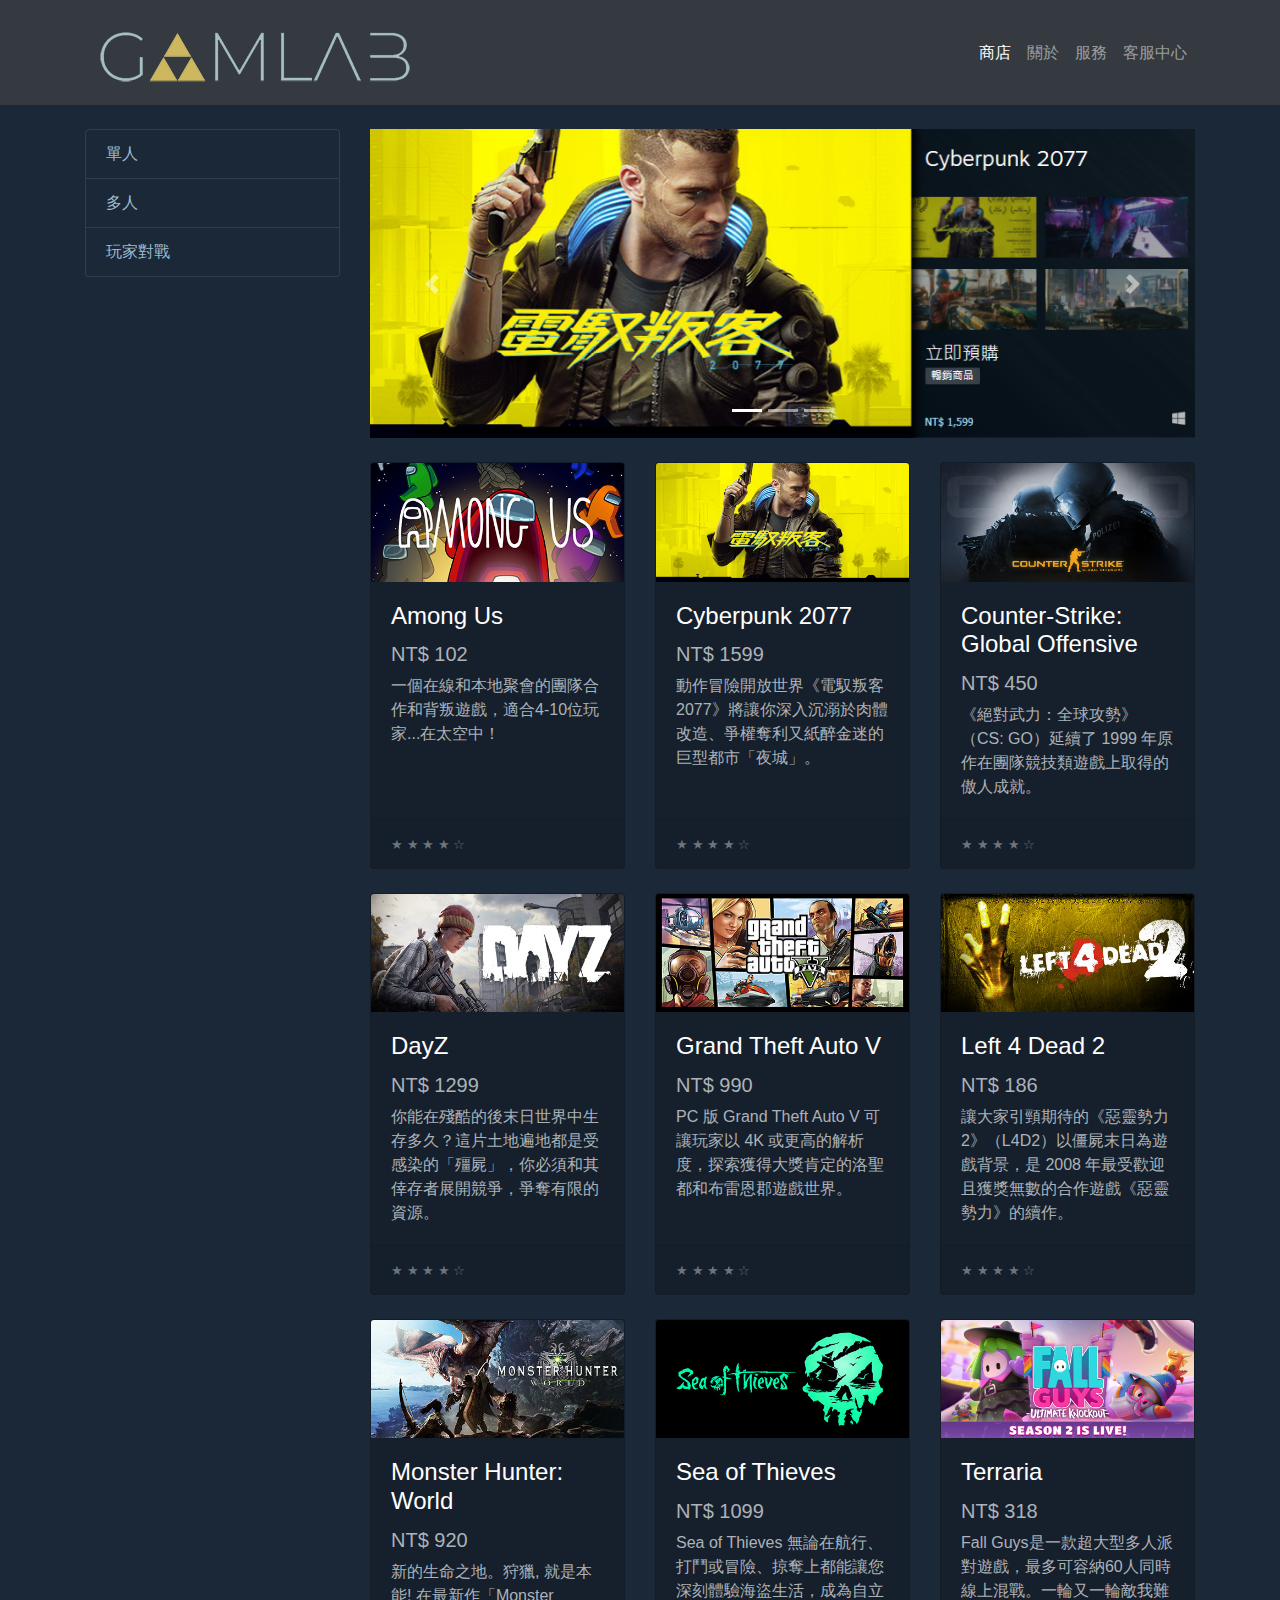
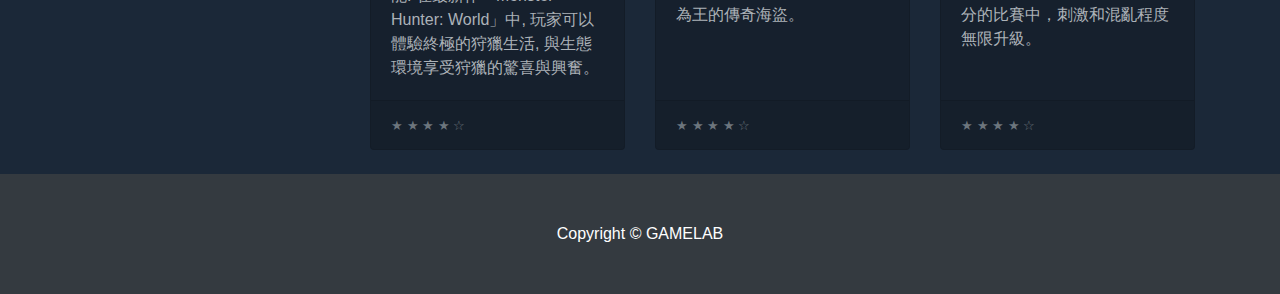
==== project/index.html @ abf16654 "Add project website and screenshot.png." ====
<!DOCTYPE html>
<html lang="en">

<head>

  <meta charset="utf-8">
  <meta name="viewport" content="width=device-width, initial-scale=1, shrink-to-fit=no">
  <meta name="description" content="">
  <meta name="author" content="">

  <title>Shop Homepage - Start Bootstrap Template</title>

  <!-- Bootstrap core CSS -->
  <link href="vendor/bootstrap/css/bootstrap.min.css" rel="stylesheet">

  <!-- Custom styles for this template -->
  <link href="css/shop-homepage.css" rel="stylesheet">

</head>

<body>

  <!-- Navigation -->
  <nav class="navbar navbar-expand-lg navbar-dark bg-dark">
    <div class="container">
      <a class="navbar-brand" href="#"><img class="d-block img-fluid" src="./img/LOGO_PNG.png" alt="LOGO_PNG"></a>
      <button class="navbar-toggler" type="button" data-toggle="collapse" data-target="#navbarResponsive" aria-controls="navbarResponsive" aria-expanded="false" aria-label="Toggle navigation">
        <span class="navbar-toggler-icon"></span>
      </button>
      <div class="collapse navbar-collapse" id="navbarResponsive">
        <ul class="navbar-nav ml-auto">
          <li class="nav-item active">
            <a class="nav-link" href="#">商店
              <span class="sr-only">(current)</span>
            </a>
          </li>
          <li class="nav-item">
            <a class="nav-link" href="#">關於</a>
          </li>
          <li class="nav-item">
            <a class="nav-link" href="#">服務</a>
          </li>
          <li class="nav-item">
            <a class="nav-link" href="#">客服中心</a>
          </li>
        </ul>
      </div>
    </div>
  </nav>

  <!-- Page Content -->
  <div class="container">

    <div class="row">

      <div class="col-lg-3">

        <div class="list-group">
          <a href="#" class="list-group-item">單人</a>
          <a href="#" class="list-group-item">多人</a>
          <a href="#" class="list-group-item">玩家對戰</a>
        </div>

      </div>
      <!-- /.col-lg-3 -->

      <div class="col-lg-9">

        <div id="carouselExampleIndicators" class="carousel slide my-4" data-ride="carousel">
          <ol class="carousel-indicators">
            <li data-target="#carouselExampleIndicators" data-slide-to="0" class="active"></li>
            <li data-target="#carouselExampleIndicators" data-slide-to="1"></li>
            <li data-target="#carouselExampleIndicators" data-slide-to="2"></li>
          </ol>
          <div class="carousel-inner" role="listbox">
            <div class="carousel-item active">
              <img class="d-block img-fluid" src="./img/Cyberpunk 2077_carousel.jpg" alt="First slide">
            </div>
            <div class="carousel-item">
              <img class="d-block img-fluid" src="./img/Monster Hunter： World_carousel.png" alt="Second slide">
            </div>
            <div class="carousel-item">
              <img class="d-block img-fluid" src="./img/Fall Guys_carousel.png" alt="Third slide">
            </div>
          </div>
          <a class="carousel-control-prev" href="#carouselExampleIndicators" role="button" data-slide="prev">
            <span class="carousel-control-prev-icon" aria-hidden="true"></span>
            <span class="sr-only">Previous</span>
          </a>
          <a class="carousel-control-next" href="#carouselExampleIndicators" role="button" data-slide="next">
            <span class="carousel-control-next-icon" aria-hidden="true"></span>
            <span class="sr-only">Next</span>
          </a>
        </div>

        <div class="row">

          <div class="col-lg-4 col-md-6 mb-4">
            <div class="card h-100">
              <a href="#"><img class="card-img-top" src="./img/Among Us.jpg" alt=""></a>
              <div class="card-body">
                <h4 class="card-title">
                  <a href="#">Among Us</a>
                </h4>
                <h5>NT$ 102</h5>
                <p class="card-text">一個在線和本地聚會的團隊合作和背叛遊戲，適合4-10位玩家...在太空中！</p>
              </div>
              <div class="card-footer">
                <small class="text-muted">&#9733; &#9733; &#9733; &#9733; &#9734;</small>
              </div>
            </div>
          </div>

          <div class="col-lg-4 col-md-6 mb-4">
            <div class="card h-100">
              <a href="#"><img class="card-img-top" src="./img/Cyberpunk 2077.jpg" alt=""></a>
              <div class="card-body">
                <h4 class="card-title">
                  <a href="#">Cyberpunk 2077</a>
                </h4>
                <h5>NT$ 1599</h5>
                <p class="card-text">動作冒險開放世界《電馭叛客 2077》將讓你深入沉溺於肉體改造、爭權奪利又紙醉金迷的巨型都市「夜城」。</p>
              </div>
              <div class="card-footer">
                <small class="text-muted">&#9733; &#9733; &#9733; &#9733; &#9734;</small>
              </div>
            </div>
          </div>

          <div class="col-lg-4 col-md-6 mb-4">
            <div class="card h-100">
              <a href="#"><img class="card-img-top" src="./img/Counter-Strike： Global Offensive.jpg" alt=""></a>
              <div class="card-body">
                <h4 class="card-title">
                  <a href="#">Counter-Strike: Global Offensive</a>
                </h4>
                <h5>NT$ 450</h5>
                <p class="card-text">《絕對武力：全球攻勢》（CS: GO）延續了 1999 年原作在團隊競技類遊戲上取得的傲人成就。</p>
              </div>
              <div class="card-footer">
                <small class="text-muted">&#9733; &#9733; &#9733; &#9733; &#9734;</small>
              </div>
            </div>
          </div>

          <div class="col-lg-4 col-md-6 mb-4">
            <div class="card h-100">
              <a href="#"><img class="card-img-top" src="./img/DayZ.jpg" alt=""></a>
              <div class="card-body">
                <h4 class="card-title">
                  <a href="#">DayZ</a>
                </h4>
                <h5>NT$ 1299</h5>
                <p class="card-text">你能在殘酷的後末日世界中生存多久？這片土地遍地都是受感染的「殭屍」，你必須和其倖存者展開競爭，爭奪有限的資源。</p>
              </div>
              <div class="card-footer">
                <small class="text-muted">&#9733; &#9733; &#9733; &#9733; &#9734;</small>
              </div>
            </div>
          </div>

          <div class="col-lg-4 col-md-6 mb-4">
            <div class="card h-100">
              <a href="#"><img class="card-img-top" src="./img/Grand Theft Auto V.jpg" alt=""></a>
              <div class="card-body">
                <h4 class="card-title">
                  <a href="#">Grand Theft Auto V</a>
                </h4>
                <h5>NT$ 990</h5>
                <p class="card-text">PC 版 Grand Theft Auto V 可讓玩家以 4K 或更高的解析度，探索獲得大獎肯定的洛聖都和布雷恩郡遊戲世界。</p>
              </div>
              <div class="card-footer">
                <small class="text-muted">&#9733; &#9733; &#9733; &#9733; &#9734;</small>
              </div>
            </div>
          </div>

          <div class="col-lg-4 col-md-6 mb-4">
            <div class="card h-100">
              <a href="#"><img class="card-img-top" src="./img/Left 4 Dead 2.jpg" alt=""></a>
              <div class="card-body">
                <h4 class="card-title">
                  <a href="#">Left 4 Dead 2</a>
                </h4>
                <h5>NT$ 186</h5>
                <p class="card-text">讓大家引頸期待的《惡靈勢力 2》（L4D2）以僵屍末日為遊戲背景，是 2008 年最受歡迎且獲獎無數的合作遊戲《惡靈勢力》的續作。</p>
              </div>
              <div class="card-footer">
                <small class="text-muted">&#9733; &#9733; &#9733; &#9733; &#9734;</small>
              </div>
            </div>
          </div>

          <div class="col-lg-4 col-md-6 mb-4">
            <div class="card h-100">
              <a href="#"><img class="card-img-top" src="./img/Monster Hunter： World.jpg" alt=""></a>
              <div class="card-body">
                <h4 class="card-title">
                  <a href="#">Monster Hunter: World</a>
                </h4>
                <h5>NT$ 920</h5>
                <p class="card-text">新的生命之地。狩獵, 就是本能! 在最新作「Monster Hunter: World」中, 玩家可以體驗終極的狩獵生活, 與生態環境享受狩獵的驚喜與興奮。</p>
              </div>
              <div class="card-footer">
                <small class="text-muted">&#9733; &#9733; &#9733; &#9733; &#9734;</small>
              </div>
            </div>
          </div>

          <div class="col-lg-4 col-md-6 mb-4">
            <div class="card h-100">
              <a href="#"><img class="card-img-top" src="./img/Sea of Thieves.jpg" alt=""></a>
              <div class="card-body">
                <h4 class="card-title">
                  <a href="#">Sea of Thieves</a>
                </h4>
                <h5>NT$ 1099</h5>
                <p class="card-text">Sea of Thieves 無論在航行、打鬥或冒險、掠奪上都能讓您深刻體驗海盜生活，成為自立為王的傳奇海盜。</p>
              </div>
              <div class="card-footer">
                <small class="text-muted">&#9733; &#9733; &#9733; &#9733; &#9734;</small>
              </div>
            </div>
          </div>

          <div class="col-lg-4 col-md-6 mb-4">
            <div class="card h-100">
              <a href="#"><img class="card-img-top" src="./img/Fall Guys.jpg" alt=""></a>
              <div class="card-body">
                <h4 class="card-title">
                  <a href="#">Terraria</a>
                </h4>
                <h5>NT$ 318</h5>
                <p class="card-text">Fall Guys是一款超大型多人派對遊戲，最多可容納60人同時線上混戰。一輪又一輪敵我難分的比賽中，刺激和混亂程度無限升級。</p>
              </div>
              <div class="card-footer">
                <small class="text-muted">&#9733; &#9733; &#9733; &#9733; &#9734;</small>
              </div>
            </div>
          </div>

        </div>
        <!-- /.row -->

      </div>
      <!-- /.col-lg-9 -->

    </div>
    <!-- /.row -->

  </div>
  <!-- /.container -->

  <!-- Footer -->
  <footer class="py-5 bg-dark">
    <div class="container">
      <p class="m-0 text-center text-white">Copyright &copy; GAMELAB</p>
    </div>
    <!-- /.container -->
  </footer>

  <!-- Bootstrap core JavaScript -->
  <script src="vendor/jquery/jquery.min.js"></script>
  <script src="vendor/bootstrap/js/bootstrap.bundle.min.js"></script>

</body>

</html>
---- project/css/shop-homepage.css ----
/*!
 * Start Bootstrap - Shop Homepage (https://startbootstrap.com/template/shop-homepage)
 * Copyright 2013-2020 Start Bootstrap
 * Licensed under MIT (https://github.com/StartBootstrap/startbootstrap-shop-homepage/blob/master/LICENSE)
 */
body {
  background-color: #1b2838;
}
.card {
  background-color: #16202d;
  color: #acb2b8;
}
.card a{
  color: #ffffff;
}
.list-group{
  margin-top: 1.5rem!important;
}
.list-group-item{
  background-color: #1b2838;
  border-color: #323e4c;
  color: #9fbbcb;
}
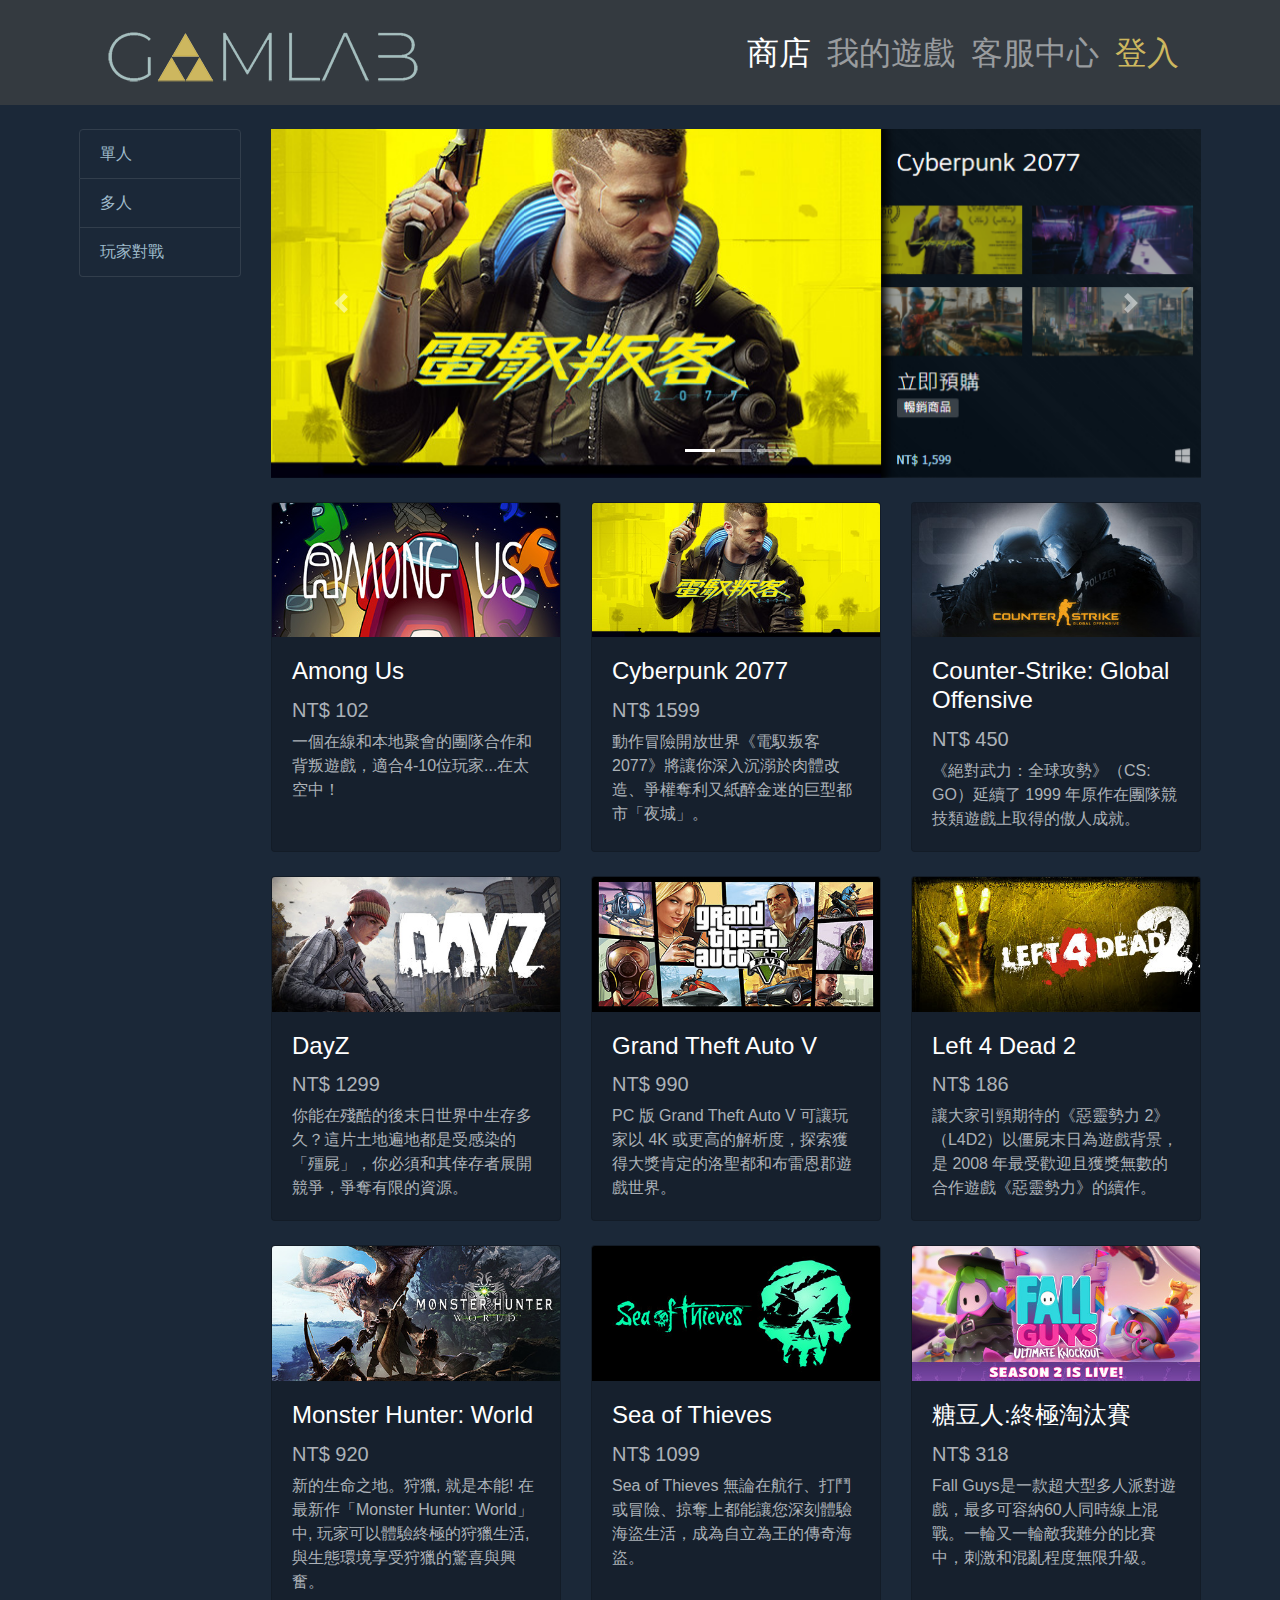
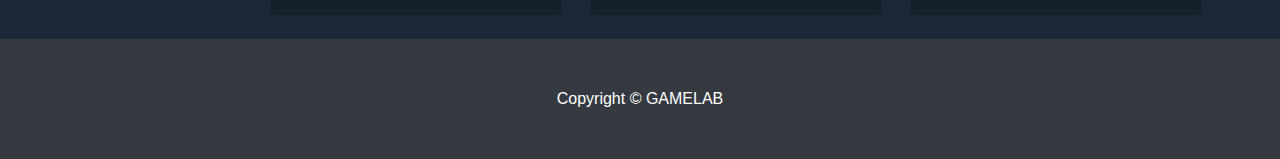
==== commit 10212338: "Modify index.html" ====
--- a/project/index.html
+++ b/project/index.html
@@ -30,18 +30,16 @@
       <div class="collapse navbar-collapse" id="navbarResponsive">
         <ul class="navbar-nav ml-auto">
           <li class="nav-item active">
-            <a class="nav-link" href="#">商店
-              <span class="sr-only">(current)</span>
-            </a>
+            <a class="nav-link" href="#">商店</a>
           </li>
           <li class="nav-item">
-            <a class="nav-link" href="#">關於</a>
-          </li>
-          <li class="nav-item">
-            <a class="nav-link" href="#">服務</a>
+            <a class="nav-link" href="#">我的遊戲</a>
           </li>
           <li class="nav-item">
             <a class="nav-link" href="#">客服中心</a>
+          <li class="nav-item">
+            <a class="nav-link login" href="#">登入</a>
+          </li>
           </li>
         </ul>
       </div>
@@ -53,7 +51,7 @@
 
     <div class="row">
 
-      <div class="col-lg-3">
+      <div class="col-lg-2">
 
         <div class="list-group">
           <a href="#" class="list-group-item">單人</a>
@@ -64,7 +62,7 @@
       </div>
       <!-- /.col-lg-3 -->
 
-      <div class="col-lg-9">
+      <div class="col-lg-10">
 
         <div id="carouselExampleIndicators" class="carousel slide my-4" data-ride="carousel">
           <ol class="carousel-indicators">
@@ -74,13 +72,13 @@
           </ol>
           <div class="carousel-inner" role="listbox">
             <div class="carousel-item active">
-              <img class="d-block img-fluid" src="./img/Cyberpunk 2077_carousel.jpg" alt="First slide">
+              <a href="#"><img class="d-block img-fluid" src="./img/Cyberpunk 2077_carousel.jpg" alt="First slide"></a>
             </div>
             <div class="carousel-item">
-              <img class="d-block img-fluid" src="./img/Monster Hunter： World_carousel.png" alt="Second slide">
+              <a href="#"><img class="d-block img-fluid" src="./img/Monster Hunter： World_carousel.png" alt="Second slide"></a>
             </div>
             <div class="carousel-item">
-              <img class="d-block img-fluid" src="./img/Fall Guys_carousel.png" alt="Third slide">
+              <a href="#"><img class="d-block img-fluid" src="./img/Fall Guys_carousel.png" alt="Third slide"></a>
             </div>
           </div>
           <a class="carousel-control-prev" href="#carouselExampleIndicators" role="button" data-slide="prev">
@@ -105,9 +103,9 @@
                 <h5>NT$ 102</h5>
                 <p class="card-text">一個在線和本地聚會的團隊合作和背叛遊戲，適合4-10位玩家...在太空中！</p>
               </div>
-              <div class="card-footer">
-                <small class="text-muted">&#9733; &#9733; &#9733; &#9733; &#9734;</small>
-              </div>
+              <!-- <div class="card-footer">
+                <small class="text-muted">&#9733; &#9733; &#9733; &#9733; &#9734;</small>
+              </div> -->
             </div>
           </div>
 
@@ -121,9 +119,9 @@
                 <h5>NT$ 1599</h5>
                 <p class="card-text">動作冒險開放世界《電馭叛客 2077》將讓你深入沉溺於肉體改造、爭權奪利又紙醉金迷的巨型都市「夜城」。</p>
               </div>
-              <div class="card-footer">
-                <small class="text-muted">&#9733; &#9733; &#9733; &#9733; &#9734;</small>
-              </div>
+              <!-- <div class="card-footer">
+                <small class="text-muted">&#9733; &#9733; &#9733; &#9733; &#9734;</small>
+              </div> -->
             </div>
           </div>
 
@@ -137,9 +135,9 @@
                 <h5>NT$ 450</h5>
                 <p class="card-text">《絕對武力：全球攻勢》（CS: GO）延續了 1999 年原作在團隊競技類遊戲上取得的傲人成就。</p>
               </div>
-              <div class="card-footer">
-                <small class="text-muted">&#9733; &#9733; &#9733; &#9733; &#9734;</small>
-              </div>
+              <!-- <div class="card-footer">
+                <small class="text-muted">&#9733; &#9733; &#9733; &#9733; &#9734;</small>
+              </div> -->
             </div>
           </div>
 
@@ -153,9 +151,9 @@
                 <h5>NT$ 1299</h5>
                 <p class="card-text">你能在殘酷的後末日世界中生存多久？這片土地遍地都是受感染的「殭屍」，你必須和其倖存者展開競爭，爭奪有限的資源。</p>
               </div>
-              <div class="card-footer">
-                <small class="text-muted">&#9733; &#9733; &#9733; &#9733; &#9734;</small>
-              </div>
+              <!-- <div class="card-footer">
+                <small class="text-muted">&#9733; &#9733; &#9733; &#9733; &#9734;</small>
+              </div> -->
             </div>
           </div>
 
@@ -169,9 +167,9 @@
                 <h5>NT$ 990</h5>
                 <p class="card-text">PC 版 Grand Theft Auto V 可讓玩家以 4K 或更高的解析度，探索獲得大獎肯定的洛聖都和布雷恩郡遊戲世界。</p>
               </div>
-              <div class="card-footer">
-                <small class="text-muted">&#9733; &#9733; &#9733; &#9733; &#9734;</small>
-              </div>
+              <!-- <div class="card-footer">
+                <small class="text-muted">&#9733; &#9733; &#9733; &#9733; &#9734;</small>
+              </div> -->
             </div>
           </div>
 
@@ -185,9 +183,9 @@
                 <h5>NT$ 186</h5>
                 <p class="card-text">讓大家引頸期待的《惡靈勢力 2》（L4D2）以僵屍末日為遊戲背景，是 2008 年最受歡迎且獲獎無數的合作遊戲《惡靈勢力》的續作。</p>
               </div>
-              <div class="card-footer">
-                <small class="text-muted">&#9733; &#9733; &#9733; &#9733; &#9734;</small>
-              </div>
+              <!-- <div class="card-footer">
+                <small class="text-muted">&#9733; &#9733; &#9733; &#9733; &#9734;</small>
+              </div> -->
             </div>
           </div>
 
@@ -201,9 +199,9 @@
                 <h5>NT$ 920</h5>
                 <p class="card-text">新的生命之地。狩獵, 就是本能! 在最新作「Monster Hunter: World」中, 玩家可以體驗終極的狩獵生活, 與生態環境享受狩獵的驚喜與興奮。</p>
               </div>
-              <div class="card-footer">
-                <small class="text-muted">&#9733; &#9733; &#9733; &#9733; &#9734;</small>
-              </div>
+              <!-- <div class="card-footer">
+                <small class="text-muted">&#9733; &#9733; &#9733; &#9733; &#9734;</small>
+              </div> -->
             </div>
           </div>
 
@@ -217,9 +215,9 @@
                 <h5>NT$ 1099</h5>
                 <p class="card-text">Sea of Thieves 無論在航行、打鬥或冒險、掠奪上都能讓您深刻體驗海盜生活，成為自立為王的傳奇海盜。</p>
               </div>
-              <div class="card-footer">
-                <small class="text-muted">&#9733; &#9733; &#9733; &#9733; &#9734;</small>
-              </div>
+              <!-- <div class="card-footer">
+                <small class="text-muted">&#9733; &#9733; &#9733; &#9733; &#9734;</small>
+              </div> -->
             </div>
           </div>
 
@@ -228,14 +226,14 @@
               <a href="#"><img class="card-img-top" src="./img/Fall Guys.jpg" alt=""></a>
               <div class="card-body">
                 <h4 class="card-title">
-                  <a href="#">Terraria</a>
+                  <a href="#">糖豆人:終極淘汰賽</a>
                 </h4>
                 <h5>NT$ 318</h5>
                 <p class="card-text">Fall Guys是一款超大型多人派對遊戲，最多可容納60人同時線上混戰。一輪又一輪敵我難分的比賽中，刺激和混亂程度無限升級。</p>
               </div>
-              <div class="card-footer">
-                <small class="text-muted">&#9733; &#9733; &#9733; &#9733; &#9734;</small>
-              </div>
+              <!-- <div class="card-footer">
+                <small class="text-muted">&#9733; &#9733; &#9733; &#9733; &#9734;</small>
+              </div> -->
             </div>
           </div>
 
--- a/project/css/shop-homepage.css
+++ b/project/css/shop-homepage.css
@@ -10,8 +10,14 @@
   background-color: #16202d;
   color: #acb2b8;
 }
+.card:hover{
+  background-color: #101822;
+}
 .card a{
   color: #ffffff;
+}
+.card a:hover{
+  text-decoration:none;
 }
 .list-group{
   margin-top: 1.5rem!important;
@@ -20,4 +26,20 @@
   background-color: #1b2838;
   border-color: #323e4c;
   color: #9fbbcb;
+}
+.list-group-item:hover{
+  color: #323e4c;
+  text-decoration:none;
+}
+.container{
+  max-width: 90%;
+}
+.carousel-item img{
+  width: 100%;
+}
+.nav-link{
+  font-size: 32px;
+}
+.login{
+  color: #cdb75f!important;
 }